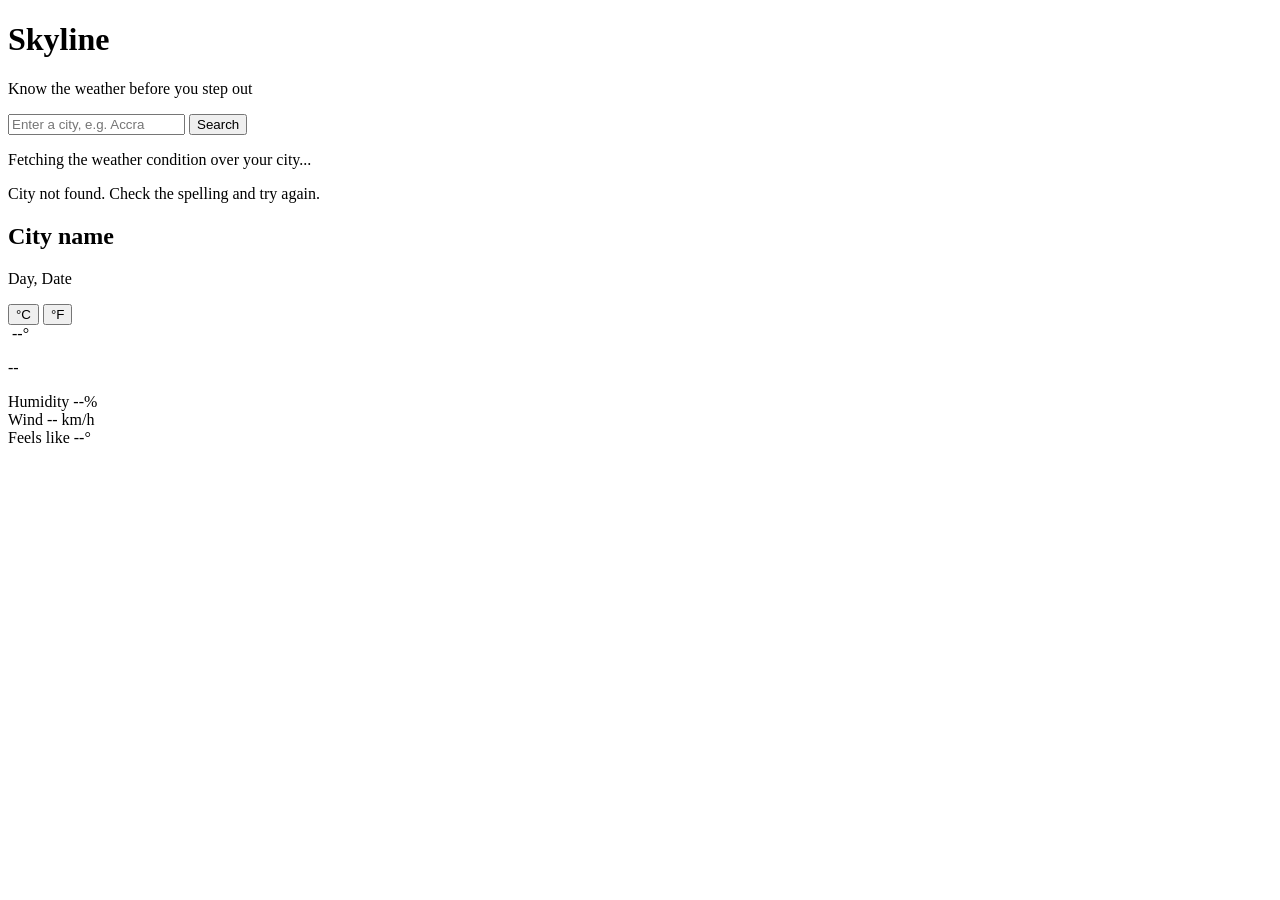
==== weather_app/index.html @ 51b9fa13 "added the structure of the weather app" ====
<!DOCTYPE html>
<html lang="en">
<head>
    <meta charset="UTF-8">
    <meta name="viewport" content="width=device-width, initial-scale=1.0">
    <title>Weather App</title>
    <link rel="stylesheet" href="styles/styles.css">
</head>
<body>
    <main class="app">

        <header class="app-header">
            <h1 class="logo">Skyline</h1>
            <p class="tagline">Know the weather before you step out</p>
        </header>

        <form action="" id="search-form" class="search-bar">

            <input 
                type="text" 
                id="city-input" 
                placeholder="Enter a city, e.g. Accra"
                autocomplete="off"
                required
            >

            <button type="submit" class="search-btn" aria-label="Search">
                Search
            </button>
        </form>

        <!--Loading State-->
        <div id="loading" class="state-message hidden">
            <p>Fetching the weather condition over your city...</p>
        </div>

        <!--Error state-->
        <div id="error" class="state-message error hidden">
            <p id="error-text">
                City not found. Check the spelling and try again.
            </p>
        </div>

        <!--weather card(populated by JavaScript)-->
        <section id="weather-card" class="weather-card hidden">
            <div class="card-top">
                <div>
                    <h2 id="city-name">City name</h2>
                    <p id="date-today" class="date">Day, Date</p>
                </div>
    
                <div class="unit-toogle">
                    <button type="button" id="unit-c" class="unit-btn active">
                        °C
                    </button>
    
                    <button type="button" id="unit-f" class="unit-btn">
                        °F
                    </button>
                </div>
            </div>
    
            <div class="card-main">
                <img src="" alt="" id="weather-icon" class="weather-icon">
                <span id="temperature" class="temperature">--°</span>
            </div>
    
            <p id="condition" class="condition">--</p>
    
            <div class="card-details">
                <div class="detail">
                    <span class="detail-label">
                        Humidity
                    </span>
                    <spaan id="humidity" class="detail-value">
                        --%
                    </spaan>
                </div>
    
                <div class="detail">
                    <span class="detail-label">
                        Wind
                    </span>
                    <span id="wind" class="detail-value">
                        -- km/h
                    </span>
                </div>
    
                <div class="detail">
                    <span class="detail-label">
                        Feels like
                    </span>
                    <span id="feels-like" class="detail-value">
                        --°
                    </span>
                </div>
            </div>

        </section>

    </main>

    <script src="scripts/script.js"></script>
</body>
</html>
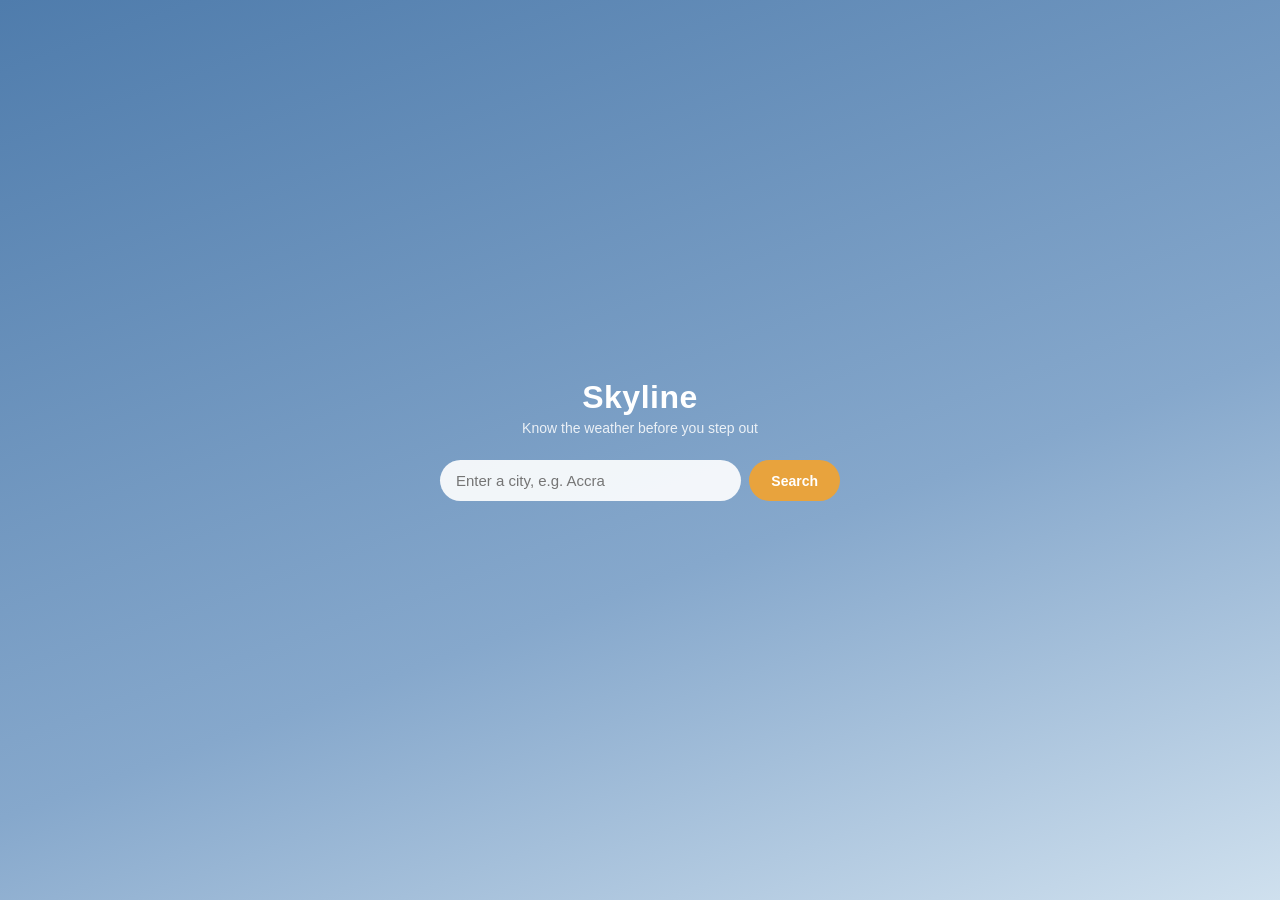
==== commit 6fc1774b: "modified to fetch weather data for a particular city" ====
--- a/weather_app/index.html
+++ b/weather_app/index.html
@@ -72,9 +72,9 @@
                     <span class="detail-label">
                         Humidity
                     </span>
-                    <spaan id="humidity" class="detail-value">
+                    <span id="humidity" class="detail-value">
                         --%
-                    </spaan>
+                    </span>
                 </div>
     
                 <div class="detail">
@@ -100,6 +100,6 @@
 
     </main>
 
-    <script src="scripts/script.js"></script>
+    <script type="module" src="scripts/script.js"></script>
 </body>
 </html>
--- a/weather_app/styles/styles.css
+++ b/weather_app/styles/styles.css
@@ -0,0 +1,230 @@
+/* Design tokens */
+:root {
+    --sky-top: #4f7cac;
+    --sky-bottom: #86a8cc;
+    --card-bg: rgba(255, 255,255, 0.92);
+    --text-dark: #1e2a38;
+    --text-muted: #5b6b7c;
+    --accent: #e8a33d;
+    --error: #c0392b;
+    --radius: 20px;
+    --shadow: 0 20px 40px rgba(20, 30, 48, 0.25);
+    --font-display: 'Poppins', 'Segoe UI', sans-serif;
+    --font-body: 'Inter', 'Segoe UI', sans-serif;
+}
+
+* {
+    box-sizing: border-box;
+}
+
+body{
+    margin: 0;
+    min-height: 100vh;
+    font-family: var(--font-body);
+    background: linear-gradient(160deg, var(--sky-top) 0%, var(--sky-bottom) 60%, #cfe0ee 100%);
+    display: flex;
+    align-items: center;
+    justify-content: center;
+    padding: 32px 16px;
+}
+
+/* Layout */
+.app{
+    width: 100%;
+    max-width: 400px;
+    text-align: center;
+}
+
+.app-header{
+    margin-bottom: 24px;
+    color: #ffffff;
+}
+
+.logo {
+    font-family: var(--font-display);
+    font-size: 32px;
+    font-weight: 600;
+    margin: 0;
+    letter-spacing: 0.5px;
+}
+
+.tagline {
+    margin: 4px 0 0;
+    font-size: 14px;
+    opacity: 0.85;
+}
+
+/* Search bar */
+.search-bar{
+    display: flex;
+    gap: 8px;
+    margin-bottom: 20px;
+}
+
+#city-input{
+    flex: 1;
+    padding: 12px 16px;
+    border: none;
+    border-radius: 999px;
+    font-size: 15px;
+    font-family: var(--font-body);
+    background: rgba(255, 255,255, 0.9);
+    color: var(--text-dark);
+    outline: none;
+    transition: box-shadow 0.2s ease;
+}
+
+#city-input:focus{
+    box-shadow: 0 0 0 3px rgba(232, 163, 61, 0.5);
+}
+
+.search-btn {
+    padding: 12px 22px;
+    border: none;
+    border-radius: 999px;
+    background: var(--accent);
+    color: #ffffff;
+    font-family: var(--font-body);
+    font-weight: 600;
+    font-size: 14px;
+    cursor: pointer;
+    transition: transform 0.15s ease, background 0.2s ease;
+}
+
+.search-btn:hover {
+    background: #d6912e;
+    transform: translateY(-1px);
+}
+
+.search-btn:active{
+    transform: translateY(0);
+}
+
+/* state messages (loading/error) */
+.state-message {
+    color: #ffffff;
+    background: rgba(255, 255, 255, 0.15);
+    border-radius: var(--radius);
+    padding: 24px;
+    font-size: 14px;
+}
+
+.state-message.error {
+    background: rgba(192, 57, 43, 0.25);
+    color: #fff5f4;
+}
+
+.hidden {
+    display: none;
+}
+
+/* weather card */
+.weather-card {
+    background: var(--card-bg);
+    border-radius: var(--radius);
+    box-shadow: var(--shadow);
+    padding: 28px 24px;
+    color: var(--text-dark);
+    text-align: left;
+}
+
+.card-top {
+    display: flex;
+    align-items: flex-start;
+    justify-content: space-between;
+}
+
+#city-name {
+    margin: 0;
+    font-family: var(--font-display);
+    font-size: 20px;
+    font-weight: 600;
+}
+
+.date {
+    margin:2px 0 0;
+    font-size: 13px;
+    color: var(--text-muted);
+}
+
+/* Unit toggle */
+.unit-toggle {
+    display: flex;
+    border: 1px solid #d8dee5;
+}
+
+.unit-btn {
+    border: none;
+    background: transparent;
+    padding: 5px 12px;
+    font-size: 12px;
+    font-weight: 600;
+    color: var(--text-muted);
+    cursor: pointer;
+}
+
+.unit-btn.active {
+    background: var(--text-dark);
+    color: #ffffff;
+}
+
+/* main temperature display */
+.card-main {
+    display: flex;
+    align-items: center;
+    justify-content: center;
+    gap: 8px;
+    margin: 12px 0 4px;
+}
+
+.weather-icon {
+    width: 64px;
+    height: 64px;
+}
+
+.temperature {
+    font-family: var(--font-display);
+    font-size: 56px;
+    font-weight: 600;
+    line-height: 1;
+}
+
+.condition {
+    text-align: center;
+    margin: 0 0 20px;
+    font-size: 15px;
+    color: var(--text-muted);
+    text-transform: capitalize;
+}
+
+/* detail row */
+.card-details {
+    display: grid;
+    grid-template-columns: repeat(3, 1fr);
+    gap: 12px;
+    border-top: 1px solid #e5e9ee;
+    padding-top: 16px;
+}
+
+.detail-label {
+    font-size: 11px;
+    color: var(--text-muted);
+    text-transform: uppercase;
+    letter-spacing: 0.5px;
+}
+
+.dettail-value {
+    font-size: 15px;
+    font-weight: 600;
+}
+
+/* responsive */
+@media (max-width: 420px) {
+    .temperature {
+        font-size: 46px;
+    }
+
+    .logo {
+        font-size: 28px;
+    }
+}
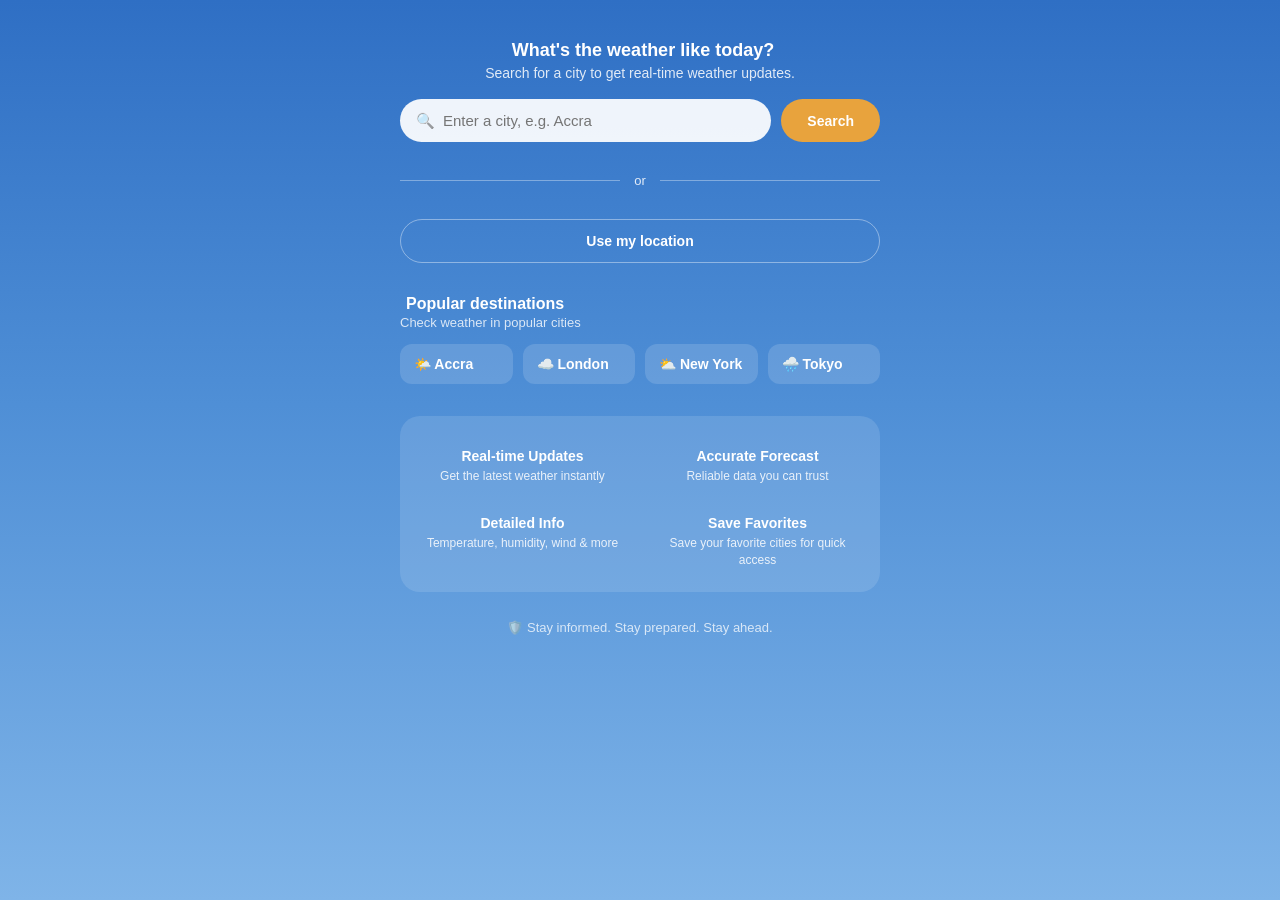
==== commit 9b2af2df: "modified html" ====
--- a/weather_app/index.html
+++ b/weather_app/index.html
@@ -1,105 +1,149 @@
 <!DOCTYPE html>
 <html lang="en">
 <head>
-    <meta charset="UTF-8">
-    <meta name="viewport" content="width=device-width, initial-scale=1.0">
-    <title>Weather App</title>
-    <link rel="stylesheet" href="styles/styles.css">
+  <meta charset="UTF-8">
+  <meta name="viewport" content="width=device-width, initial-scale=1.0">
+  <script src="https://kit.fontawesome.com/daa0c8da58.js" crossorigin="anonymous"></script>
+  <title>Skyline — Weather App</title>
+  <link rel="stylesheet" href="styles/styles.css">
 </head>
 <body>
-    <main class="app">
 
-        <header class="app-header">
-            <h1 class="logo">Skyline</h1>
-            <p class="tagline">Know the weather before you step out</p>
-        </header>
+  <main class="app">
 
-        <form action="" id="search-form" class="search-bar">
+    <header class="app-header">
+      <img src="Images/weather-illustration.png" alt="Skyline logo" class="logo-icon">
+      <h1 class="logo">Skyline</h1>
+      <p class="tagline">Know the weather before you step out</p>
+    </header>
 
-            <input 
-                type="text" 
-                id="city-input" 
-                placeholder="Enter a city, e.g. Accra"
-                autocomplete="off"
-                required
-            >
+    <section class="prompt-block">
+      <p class="prompt-title">
+        <i class="fa-regular fa-star"></i>
+         What's the weather like today?
+      </p>
+      <p class="prompt-sub">Search for a city to get real-time weather updates.</p>
+    </section>
 
-            <button type="submit" class="search-btn" aria-label="Search">
-                Search
-            </button>
-        </form>
+    <form id="search-form" class="search-bar">
+      <div class="input-wrap">
+        <span class="search-icon" aria-hidden="true">🔍</span>
+        <input
+          type="text"
+          id="city-input"
+          placeholder="Enter a city, e.g. Accra"
+          autocomplete="off"
+          required
+        >
+      </div>
+      <button type="submit" class="search-btn" id="search-btn">
+        Search
+      </button>
+    </form>
 
-        <!--Loading State-->
-        <div id="loading" class="state-message hidden">
-            <p>Fetching the weather condition over your city...</p>
+    <div class="divider">
+      <span></span>
+      <p>or</p>
+      <span></span>
+    </div>
+
+    <button type="button" class="location-btn" id="use-location-btn">
+      <i class="fa-solid fa-location-dot"></i>
+      Use my location
+    </button>
+
+    <section class="popular-block">
+      <p class="popular-title">
+        <i class="fa-solid fa-earth-americas"></i>
+         Popular destinations
+      </p>
+      <p class="popular-sub">Check weather in popular cities</p>
+
+      <div class="city-chips">
+        <button type="button" class="city-chip" data-city="Accra">🌤️ Accra</button>
+        <button type="button" class="city-chip" data-city="London">☁️ London</button>
+        <button type="button" class="city-chip" data-city="New York">⛅ New York</button>
+        <button type="button" class="city-chip" data-city="Tokyo">🌧️ Tokyo</button>
+      </div>
+    </section>
+
+    <!-- Loading state -->
+    <div id="loading" class="state-message hidden">
+      <p>Fetching the skies over your city...</p>
+    </div>
+
+    <!-- Error state -->
+    <div id="error" class="state-message error hidden">
+      <p id="error-text">City not found. Check the spelling and try again.</p>
+    </div>
+
+    <!-- Weather card (populated by JavaScript) -->
+    <section id="weather-card" class="weather-card hidden">
+
+      <div class="card-top">
+        <div>
+          <h2 id="city-name">City name</h2>
+          <p id="date-today" class="date">Day, Date</p>
         </div>
+        <div class="unit-toggle">
+          <button type="button" id="unit-c" class="unit-btn active">°C</button>
+          <button type="button" id="unit-f" class="unit-btn">°F</button>
+        </div>
+      </div>
 
-        <!--Error state-->
-        <div id="error" class="state-message error hidden">
-            <p id="error-text">
-                City not found. Check the spelling and try again.
-            </p>
+      <div class="card-main">
+        <img id="weather-icon" src="" alt="" class="weather-icon">
+        <span id="temperature" class="temperature">--°</span>
+      </div>
+
+      <p id="condition" class="condition">--</p>
+
+      <div class="card-details">
+        <div class="detail">
+          <span class="detail-label">Humidity</span>
+          <span id="humidity" class="detail-value">--%</span>
         </div>
+        <div class="detail">
+          <span class="detail-label">Wind</span>
+          <span id="wind" class="detail-value">-- km/h</span>
+        </div>
+        <div class="detail">
+          <span class="detail-label">Feels like</span>
+          <span id="feels-like" class="detail-value">--°</span>
+        </div>
+      </div>
 
-        <!--weather card(populated by JavaScript)-->
-        <section id="weather-card" class="weather-card hidden">
-            <div class="card-top">
-                <div>
-                    <h2 id="city-name">City name</h2>
-                    <p id="date-today" class="date">Day, Date</p>
-                </div>
-    
-                <div class="unit-toogle">
-                    <button type="button" id="unit-c" class="unit-btn active">
-                        °C
-                    </button>
-    
-                    <button type="button" id="unit-f" class="unit-btn">
-                        °F
-                    </button>
-                </div>
-            </div>
-    
-            <div class="card-main">
-                <img src="" alt="" id="weather-icon" class="weather-icon">
-                <span id="temperature" class="temperature">--°</span>
-            </div>
-    
-            <p id="condition" class="condition">--</p>
-    
-            <div class="card-details">
-                <div class="detail">
-                    <span class="detail-label">
-                        Humidity
-                    </span>
-                    <span id="humidity" class="detail-value">
-                        --%
-                    </span>
-                </div>
-    
-                <div class="detail">
-                    <span class="detail-label">
-                        Wind
-                    </span>
-                    <span id="wind" class="detail-value">
-                        -- km/h
-                    </span>
-                </div>
-    
-                <div class="detail">
-                    <span class="detail-label">
-                        Feels like
-                    </span>
-                    <span id="feels-like" class="detail-value">
-                        --°
-                    </span>
-                </div>
-            </div>
+    </section>
 
-        </section>
+    <section class="features-block">
+      <div class="feature">
+        <i class="fa-solid fa-clock"></i>
+        <h3>Real-time Updates</h3>
+        <p>Get the latest weather instantly</p>
+      </div>
+      <div class="feature">
+        <i class="fa-solid fa-droplet"></i>
+        <h3>Accurate Forecast</h3>
+        <p>Reliable data you can trust</p>
+      </div>
+      <div class="feature">
+        <i class="fa-solid fa-wind"></i>
+        <h3>Detailed Info</h3>
+        <p>Temperature, humidity, wind &amp; more</p>
+      </div>
+      <div class="feature">
+        <i class="fa-solid fa-heart"></i>
+        <h3>Save Favorites</h3>
+        <p>Save your favorite cities for quick access</p>
+      </div>
+    </section>
 
-    </main>
+    <footer class="app-footer">
+      <p>🛡️ Stay informed. Stay prepared. Stay ahead.</p>
+    </footer>
 
-    <script type="module" src="scripts/script.js"></script>
+  </main>
+
+  <script type="module" src="scripts/script.js"></script>
 </body>
 </html>
--- a/weather_app/styles/styles.css
+++ b/weather_app/styles/styles.css
@@ -1,230 +1,430 @@
-/* Design tokens */
+/* ===== Design tokens ===== */
 :root {
-    --sky-top: #4f7cac;
-    --sky-bottom: #86a8cc;
-    --card-bg: rgba(255, 255,255, 0.92);
-    --text-dark: #1e2a38;
-    --text-muted: #5b6b7c;
-    --accent: #e8a33d;
-    --error: #c0392b;
-    --radius: 20px;
-    --shadow: 0 20px 40px rgba(20, 30, 48, 0.25);
-    --font-display: 'Poppins', 'Segoe UI', sans-serif;
-    --font-body: 'Inter', 'Segoe UI', sans-serif;
+  --sky-top: #2f6fc4;
+  --sky-mid: #4f8fd6;
+  --sky-bottom: #7fb4e8;
+  --card-bg: rgba(255, 255, 255, 0.95);
+  --pill-bg: rgba(255, 255, 255, 0.14);
+  --pill-border: rgba(255, 255, 255, 0.4);
+  --text-dark: #1e2a38;
+  --text-muted: #5b6b7c;
+  --text-on-sky: #ffffff;
+  --accent: #e8a33d;
+  --accent-hover: #d6912e;
+  --error: #c0392b;
+  --radius: 20px;
+  --shadow: 0 20px 40px rgba(20, 30, 48, 0.25);
+  --font-display: 'Poppins', 'Segoe UI', sans-serif;
+  --font-body: 'Inter', 'Segoe UI', sans-serif;
 }
 
 * {
-    box-sizing: border-box;
-}
-
-body{
-    margin: 0;
-    min-height: 100vh;
-    font-family: var(--font-body);
-    background: linear-gradient(160deg, var(--sky-top) 0%, var(--sky-bottom) 60%, #cfe0ee 100%);
-    display: flex;
-    align-items: center;
-    justify-content: center;
-    padding: 32px 16px;
-}
-
-/* Layout */
-.app{
-    width: 100%;
-    max-width: 400px;
-    text-align: center;
-}
-
-.app-header{
-    margin-bottom: 24px;
-    color: #ffffff;
+  box-sizing: border-box;
+}
+
+body {
+  margin: 0;
+  min-height: 100vh;
+  font-family: var(--font-body);
+  background: 
+    url("../Images/background.png") no-repeat center -350px,
+    linear-gradient(180deg, var(--sky-top) 0%, var(--sky-mid) 45%, var(--sky-bottom) 100%);
+  background-size: 100% 100vh cover;
+  display: flex;
+  justify-content: center;
+  padding: 12px 16px 32px;
+}
+
+/* ===== Layout ===== */
+.app {
+  width: 100%;
+  max-width: 480px;
+  text-align: center;
+}
+
+/* ===== Header / hero ===== */
+.app-header {
+  margin-bottom: 12px;
+  display: flex;
+  flex-direction: column;   
+  align-items: center;
+  color: var(--text-on-sky);
+}
+
+.logo-icon {
+  width: 200px;
+  height: auto;
+  object-fit: contain;
+  margin: -100px;
 }
 
 .logo {
-    font-family: var(--font-display);
-    font-size: 32px;
-    font-weight: 600;
-    margin: 0;
-    letter-spacing: 0.5px;
+  font-family: var(--font-display);
+  font-size: 32px;
+  font-weight: 600;
+  margin: 0;
+  letter-spacing: 0.5px;
 }
 
 .tagline {
-    margin: 4px 0 0;
-    font-size: 14px;
-    opacity: 0.85;
-}
-
-/* Search bar */
-.search-bar{
-    display: flex;
-    gap: 8px;
-    margin-bottom: 20px;
-}
-
-#city-input{
-    flex: 1;
-    padding: 12px 16px;
-    border: none;
-    border-radius: 999px;
-    font-size: 15px;
-    font-family: var(--font-body);
-    background: rgba(255, 255,255, 0.9);
-    color: var(--text-dark);
-    outline: none;
-    transition: box-shadow 0.2s ease;
-}
-
-#city-input:focus{
-    box-shadow: 0 0 0 3px rgba(232, 163, 61, 0.5);
+  margin: 2px 0 0;
+  font-size: 16px;
+  opacity: 0.9;
+}
+
+/* ===== Prompt block ===== */
+.prompt-block {
+  margin: 28px 0 18px;
+  color: var(--text-on-sky);
+}
+
+.prompt-title {
+  font-size: 18px;
+  font-weight: 700;
+  margin: 0 0 4px;
+}
+
+.prompt-title i {
+  margin-right: 6px;
+  color: var(--accent);
+}
+
+.prompt-sub {
+  font-size: 14px;
+  opacity: 0.85;
+  margin: 0;
+}
+
+/* ===== Search bar ===== */
+.search-bar {
+  display: flex;
+  gap: 10px;
+  margin-bottom: 18px;
+}
+
+.input-wrap {
+  flex: 1;
+  display: flex;
+  align-items: center;
+  gap: 8px;
+  background: rgba(255, 255, 255, 0.92);
+  border-radius: 999px;
+  padding: 0 16px;
+}
+
+.search-icon {
+  font-size: 15px;
+  opacity: 0.6;
+}
+
+#city-input {
+  flex: 1;
+  border: none;
+  background: transparent;
+  padding: 13px 0;
+  font-size: 15px;
+  font-family: var(--font-body);
+  color: var(--text-dark);
+  outline: none;
 }
 
 .search-btn {
-    padding: 12px 22px;
-    border: none;
-    border-radius: 999px;
-    background: var(--accent);
-    color: #ffffff;
-    font-family: var(--font-body);
-    font-weight: 600;
-    font-size: 14px;
-    cursor: pointer;
-    transition: transform 0.15s ease, background 0.2s ease;
+  padding: 13px 26px;
+  border: none;
+  border-radius: 999px;
+  background: var(--accent);
+  color: #ffffff;
+  font-family: var(--font-body);
+  font-weight: 700;
+  font-size: 14px;
+  cursor: pointer;
+  transition: transform 0.15s ease, background 0.2s ease;
 }
 
 .search-btn:hover {
-    background: #d6912e;
-    transform: translateY(-1px);
-}
-
-.search-btn:active{
-    transform: translateY(0);
-}
-
-/* state messages (loading/error) */
+  background: var(--accent-hover);
+  transform: translateY(-1px);
+}
+
+.search-btn:active {
+  transform: translateY(0);
+}
+
+/* ===== Divider ===== */
+.divider {
+  display: flex;
+  align-items: center;
+  gap: 14px;
+  margin: 18px 0;
+  color: rgba(255, 255, 255, 0.85);
+  font-size: 13px;
+}
+
+.divider span {
+  flex: 1;
+  height: 1px;
+  background: rgba(255, 255, 255, 0.35);
+}
+
+/* ===== Location button ===== */
+.location-btn {
+  width: 100%;
+  padding: 13px 20px;
+  border-radius: 999px;
+  border: 1.5px solid var(--pill-border);
+  background: transparent;
+  color: var(--text-on-sky);
+  font-family: var(--font-body);
+  font-weight: 600;
+  font-size: 14px;
+  cursor: pointer;
+  transition: background 0.2s ease;
+}
+
+.location-btn:hover {
+  background: rgba(255, 255, 255, 0.1);
+}
+
+/* ===== Popular destinations ===== */
+.popular-block {
+  margin-top: 32px;
+  text-align: left;
+  color: var(--text-on-sky);
+}
+
+.popular-block i {
+  margin-right: 6px;
+}
+
+.popular-title {
+  font-size: 16px;
+  font-weight: 700;
+  margin: 0 0 2px;
+}
+
+.popular-sub {
+  font-size: 13px;
+  opacity: 0.8;
+  margin: 0 0 14px;
+}
+
+.city-chips {
+  display: flex;
+  align-items: center;
+  justify-content: center;
+  gap: 10px;
+  width: 100%;
+}
+
+.city-chip {
+  display: flex;
+  align-items: center;
+  gap: 8px;
+  padding: 12px 14px;
+  border-radius: 12px;
+  border: none;
+  background: var(--pill-bg);
+  color: var(--text-on-sky);
+  font-family: var(--font-body);
+  font-weight: 600;
+  font-size: 14px;
+  cursor: pointer;
+  text-align: left;
+  transition: background 0.2s ease;
+  width: 100%;
+}
+
+.city-chip:hover {
+  background: rgba(255, 255, 255, 0.22);
+}
+
+/* ===== State messages (loading / error) ===== */
 .state-message {
-    color: #ffffff;
-    background: rgba(255, 255, 255, 0.15);
-    border-radius: var(--radius);
-    padding: 24px;
-    font-size: 14px;
+  color: #ffffff;
+  background: rgba(255, 255, 255, 0.15);
+  border-radius: var(--radius);
+  padding: 24px;
+  font-size: 14px;
+  margin-top: 24px;
 }
 
 .state-message.error {
-    background: rgba(192, 57, 43, 0.25);
-    color: #fff5f4;
+  background: rgba(192, 57, 43, 0.3);
+  color: #fff5f4;
 }
 
 .hidden {
-    display: none;
-}
-
-/* weather card */
+  display: none;
+}
+
+/* ===== Weather card ===== */
 .weather-card {
-    background: var(--card-bg);
-    border-radius: var(--radius);
-    box-shadow: var(--shadow);
-    padding: 28px 24px;
-    color: var(--text-dark);
-    text-align: left;
+  background: var(--card-bg);
+  border-radius: var(--radius);
+  box-shadow: var(--shadow);
+  padding: 28px 24px;
+  color: var(--text-dark);
+  text-align: left;
+  margin-top: 24px;
 }
 
 .card-top {
-    display: flex;
-    align-items: flex-start;
-    justify-content: space-between;
+  display: flex;
+  align-items: flex-start;
+  justify-content: space-between;
 }
 
 #city-name {
-    margin: 0;
-    font-family: var(--font-display);
-    font-size: 20px;
-    font-weight: 600;
+  margin: 0;
+  font-family: var(--font-display);
+  font-size: 20px;
+  font-weight: 600;
 }
 
 .date {
-    margin:2px 0 0;
-    font-size: 13px;
-    color: var(--text-muted);
-}
-
-/* Unit toggle */
+  margin: 2px 0 0;
+  font-size: 13px;
+  color: var(--text-muted);
+}
+
 .unit-toggle {
-    display: flex;
-    border: 1px solid #d8dee5;
+  display: flex;
+  border: 1px solid #d8dee5;
+  border-radius: 999px;
+  overflow: hidden;
 }
 
 .unit-btn {
-    border: none;
-    background: transparent;
-    padding: 5px 12px;
-    font-size: 12px;
-    font-weight: 600;
-    color: var(--text-muted);
-    cursor: pointer;
+  border: none;
+  background: transparent;
+  padding: 5px 12px;
+  font-size: 12px;
+  font-weight: 600;
+  color: var(--text-muted);
+  cursor: pointer;
 }
 
 .unit-btn.active {
-    background: var(--text-dark);
-    color: #ffffff;
-}
-
-/* main temperature display */
+  background: var(--text-dark);
+  color: #ffffff;
+}
+
 .card-main {
-    display: flex;
-    align-items: center;
-    justify-content: center;
-    gap: 8px;
-    margin: 12px 0 4px;
+  display: flex;
+  align-items: center;
+  justify-content: center;
+  gap: 8px;
+  margin: 12px 0 4px;
 }
 
 .weather-icon {
-    width: 64px;
-    height: 64px;
+  width: 64px;
+  height: 64px;
 }
 
 .temperature {
-    font-family: var(--font-display);
-    font-size: 56px;
-    font-weight: 600;
-    line-height: 1;
+  font-family: var(--font-display);
+  font-size: 56px;
+  font-weight: 600;
+  line-height: 1;
 }
 
 .condition {
-    text-align: center;
-    margin: 0 0 20px;
-    font-size: 15px;
-    color: var(--text-muted);
-    text-transform: capitalize;
-}
-
-/* detail row */
+  text-align: center;
+  margin: 0 0 20px;
+  font-size: 15px;
+  color: var(--text-muted);
+  text-transform: capitalize;
+}
+
 .card-details {
-    display: grid;
-    grid-template-columns: repeat(3, 1fr);
-    gap: 12px;
-    border-top: 1px solid #e5e9ee;
-    padding-top: 16px;
+  display: grid;
+  grid-template-columns: repeat(3, 1fr);
+  gap: 12px;
+  border-top: 1px solid #e5e9ee;
+  padding-top: 16px;
+}
+
+.detail {
+  display: flex;
+  flex-direction: column;
+  align-items: center;
+  gap: 4px;
 }
 
 .detail-label {
-    font-size: 11px;
-    color: var(--text-muted);
-    text-transform: uppercase;
-    letter-spacing: 0.5px;
-}
-
-.dettail-value {
-    font-size: 15px;
-    font-weight: 600;
-}
-
-/* responsive */
+  font-size: 11px;
+  color: var(--text-muted);
+  text-transform: uppercase;
+  letter-spacing: 0.5px;
+}
+
+.detail-value {
+  font-size: 15px;
+  font-weight: 600;
+}
+
+/* ===== Features grid ===== */
+.features-block {
+  margin-top: 32px;
+  background: rgba(255, 255, 255, 0.12);
+  border-radius: var(--radius);
+  padding: 24px 16px;
+  display: grid;
+  grid-template-columns: 1fr 1fr;
+  gap: 22px;
+  color: var(--text-on-sky);
+}
+
+.feature i{
+  font-size: 26px;
+  margin-bottom: 8px;
+  color: var(--sky-mid);
+}
+
+.feature {
+  display: flex;
+  flex-direction: column;
+  align-items: center;
+  text-align: center;
+}
+
+.feature-icon {
+  font-size: 26px;
+  margin-bottom: 8px;
+}
+
+.feature h3 {
+  font-size: 14px;
+  margin: 0 0 4px;
+}
+
+.feature p {
+  font-size: 12px;
+  opacity: 0.85;
+  margin: 0;
+  line-height: 1.4;
+}
+
+/* ===== Footer ===== */
+.app-footer {
+  margin-top: 28px;
+  color: rgba(255, 255, 255, 0.75);
+  font-size: 13px;
+}
+
+/* ===== Responsive ===== */
 @media (max-width: 420px) {
-    .temperature {
-        font-size: 46px;
-    }
-
-    .logo {
-        font-size: 28px;
-    }
+  .logo {
+    font-size: 36px;
+  }
+
+  .temperature {
+    font-size: 46px;
+  }
+
+  .features-block {
+    grid-template-columns: 1fr 1fr;
+    gap: 18px;
+  }
 }
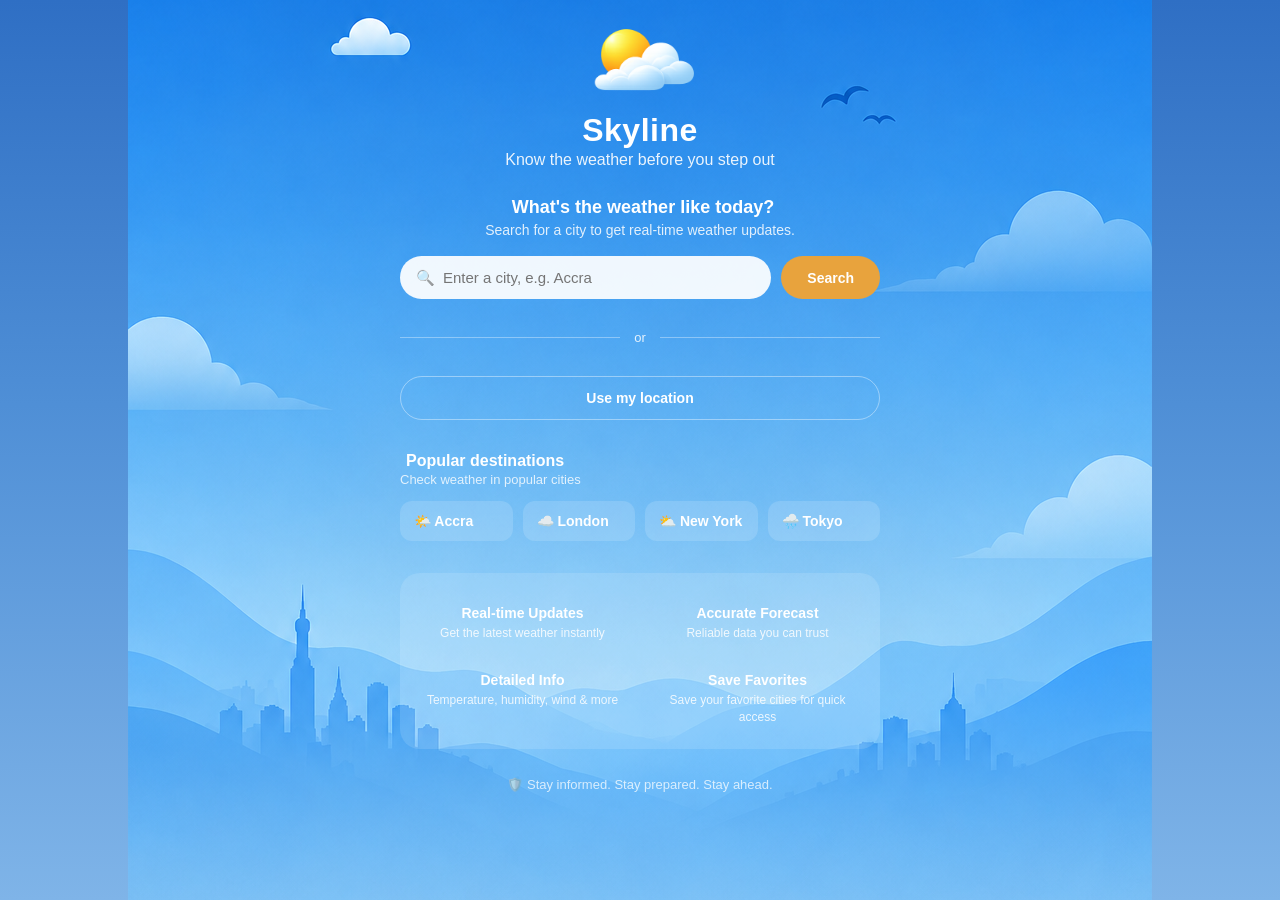
==== commit 3e40c3bc: "modified html to add favorite button" ====
--- a/weather_app/index.html
+++ b/weather_app/index.html
@@ -85,9 +85,14 @@
           <h2 id="city-name">City name</h2>
           <p id="date-today" class="date">Day, Date</p>
         </div>
-        <div class="unit-toggle">
-          <button type="button" id="unit-c" class="unit-btn active">°C</button>
-          <button type="button" id="unit-f" class="unit-btn">°F</button>
+        <div class="card-top-actions">
+          <button type="button" id="starred" class="favorite">
+            <i class="fa-regular fa-star"></i>
+          </button>
+          <div class="unit-toggle">
+            <button type="button" id="unit-c" class="unit-btn active">°C</button>
+            <button type="button" id="unit-f" class="unit-btn">°F</button>
+          </div>
         </div>
       </div>
 
